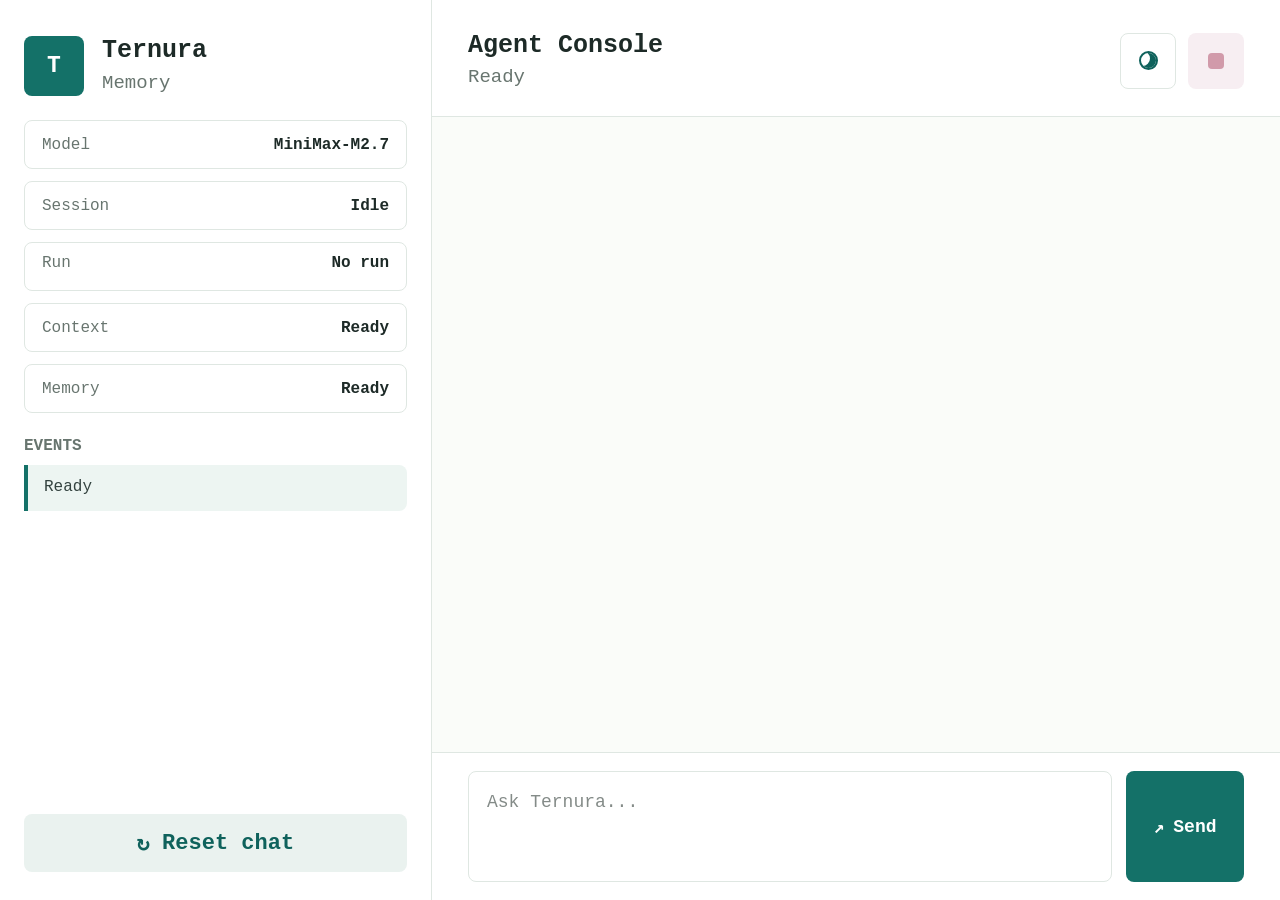
==== web/index.html @ 6250cd67 "Add run lifecycle tracking and theme toggle" ====
<!doctype html>
<html lang="en">
  <head>
    <meta charset="utf-8">
    <meta name="viewport" content="width=device-width, initial-scale=1">
    <title>Ternura Agent Console</title>
    <script>
      (() => {
        const key = "ternura-theme";
        let theme = "";
        try {
          theme = window.localStorage.getItem(key) || "";
        } catch {
          theme = "";
        }
        if (theme !== "dark" && theme !== "light") {
          theme = window.matchMedia("(prefers-color-scheme: dark)").matches ? "dark" : "light";
        }
        document.documentElement.dataset.theme = theme;
      })();
    </script>
    <link rel="stylesheet" href="./styles.css">
  </head>
  <body>
    <main class="app-shell">
      <aside class="sidebar" aria-label="Ternura status">
        <header class="brand">
          <div class="brand-mark" aria-hidden="true">T</div>
          <div>
            <h1>Ternura</h1>
            <p>Memory</p>
          </div>
        </header>

        <section class="status-list" aria-label="Runtime status">
          <div class="status-row">
            <span>Model</span>
            <strong id="modelName">MiniMax-M2.7</strong>
          </div>
          <div class="status-row">
            <span>Session</span>
            <strong id="sessionState">Idle</strong>
          </div>
          <div class="status-row run-status-row">
            <span>Run</span>
            <strong id="runState">No run</strong>
          </div>
          <div class="status-row">
            <span>Context</span>
            <strong id="contextState">Ready</strong>
          </div>
          <div class="status-row">
            <span>Memory</span>
            <strong id="memoryState">Ready</strong>
          </div>
        </section>

        <section class="events-panel" aria-label="Events">
          <h2>Events</h2>
          <ol id="eventsList" class="events-list">
            <li class="event active">Ready</li>
          </ol>
        </section>

        <button id="resetButton" class="reset-button" type="button">
          <span aria-hidden="true">↻</span>
          <span>Reset chat</span>
        </button>
      </aside>

      <section class="console">
        <header class="console-header">
          <div>
            <h2>Agent Console</h2>
            <p id="consoleStatus">Ready</p>
          </div>
          <div class="header-actions">
            <button id="themeButton" class="theme-button" type="button" title="Switch theme" aria-label="Switch theme" aria-pressed="false">
              <span class="theme-icon" aria-hidden="true"></span>
            </button>
            <button id="stopButton" class="stop-button" type="button" title="Stop response" aria-label="Stop response">
              <span aria-hidden="true"></span>
            </button>
          </div>
        </header>

        <section id="conversation" class="conversation" aria-live="polite"></section>

        <form id="composer" class="composer">
          <textarea id="promptInput" name="prompt" placeholder="Ask Ternura..." rows="3"></textarea>
          <button id="sendButton" class="send-button" type="submit">
            <span aria-hidden="true">↗</span>
            <span>Send</span>
          </button>
        </form>
      </section>
    </main>

    <script src="./app.js"></script>
  </body>
</html>
---- web/styles.css ----
:root {
  color-scheme: light;
  --bg: #fbfdfb;
  --panel: #ffffff;
  --canvas: #fafcf9;
  --line: #dfe7e2;
  --muted: #68756f;
  --text: #1d2a27;
  --teal: #147168;
  --teal-dark: #0f625c;
  --teal-soft: #edf5f2;
  --pink-soft: #f7eef2;
  --pink: #d19aaa;
  --trace-bg: #fff9fb;
  --trace-line: rgba(209, 154, 170, 0.34);
  --final-bg: #ffffff;
  --final-line: rgba(20, 113, 104, 0.34);
  --event-text: #33423f;
  --reset-bg: #eaf2ef;
  --reset-hover: #deece8;
  --user-bg: #f3faf7;
  --thinking-bg: #fffbfc;
  --trace-open-bg: #fdf2f6;
  --trace-item-bg: #ffffff;
  --trace-tool-bg: #f8fcfa;
  --trace-think-bg: #fffafa;
  --trace-think-title: #9e6676;
  --code-bg: #f7faf8;
  --inline-code-bg: #edf5f2;
  --placeholder: #848b88;
  --focus-ring: rgba(20, 113, 104, 0.09);
  --message-shadow: 0 8px 22px rgba(17, 48, 42, 0.04);
  --final-shadow: 0 10px 24px rgba(17, 48, 42, 0.05);
  --shadow: 0 16px 38px rgba(17, 48, 42, 0.08);
}

:root[data-theme="dark"] {
  color-scheme: dark;
  --bg: #0f1715;
  --panel: #151f1d;
  --canvas: #101816;
  --line: #283b37;
  --muted: #92a8a1;
  --text: #e5f0ec;
  --teal: #36a89b;
  --teal-dark: #86ddd2;
  --teal-soft: #152d29;
  --pink-soft: #2a1c23;
  --pink: #d39aad;
  --trace-bg: #1d171b;
  --trace-line: rgba(211, 154, 173, 0.32);
  --final-bg: #151f1d;
  --final-line: rgba(54, 168, 155, 0.42);
  --event-text: #c8d9d4;
  --reset-bg: #172b28;
  --reset-hover: #203a35;
  --user-bg: #132a25;
  --thinking-bg: #241b20;
  --trace-open-bg: #261c22;
  --trace-item-bg: #151f1d;
  --trace-tool-bg: #132520;
  --trace-think-bg: #241c21;
  --trace-think-title: #dea9b8;
  --code-bg: #0f1917;
  --inline-code-bg: #1c342f;
  --placeholder: #7f918b;
  --focus-ring: rgba(54, 168, 155, 0.16);
  --message-shadow: 0 10px 28px rgba(0, 0, 0, 0.2);
  --final-shadow: 0 10px 28px rgba(0, 0, 0, 0.16);
  --shadow: 0 18px 40px rgba(0, 0, 0, 0.22);
}

* {
  box-sizing: border-box;
}

html,
body {
  margin: 0;
  height: 100%;
  overflow: hidden;
}

body {
  background: var(--bg);
  color: var(--text);
  font-family: Monaco, Menlo, Consolas, "Liberation Mono", ui-monospace, monospace;
  font-size: 16px;
  font-weight: 400;
  letter-spacing: 0;
}

button,
textarea {
  font: inherit;
}

.app-shell {
  display: grid;
  grid-template-columns: 432px minmax(0, 1fr);
  height: 100vh;
  height: 100dvh;
  min-height: 0;
  overflow: hidden;
  background: var(--bg);
}

.sidebar {
  display: flex;
  height: 100vh;
  height: 100dvh;
  min-height: 0;
  flex-direction: column;
  gap: 24px;
  padding: 36px 24px 28px;
  border-right: 1px solid var(--line);
  background: var(--panel);
  overflow: hidden;
}

.brand {
  display: flex;
  align-items: center;
  gap: 18px;
}

.brand-mark {
  display: grid;
  width: 60px;
  height: 60px;
  place-items: center;
  border-radius: 8px;
  background: var(--teal);
  color: #fff;
  font-size: 23px;
  font-weight: 700;
}

.brand h1,
.console-header h2 {
  margin: 0;
  color: var(--text);
  font-size: 25px;
  font-weight: 700;
  line-height: 1.1;
}

.brand p,
.console-header p {
  margin: 7px 0 0;
  color: var(--muted);
  font-size: 19px;
  line-height: 1.2;
}

.status-list {
  display: grid;
  gap: 12px;
}

.status-row {
  display: flex;
  min-height: 49px;
  align-items: center;
  justify-content: space-between;
  gap: 16px;
  padding: 0 17px;
  border: 1px solid var(--line);
  border-radius: 8px;
  background: var(--panel);
}

.status-row span {
  color: var(--muted);
  font-size: 16px;
  font-weight: 400;
}

.status-row strong {
  overflow: hidden;
  color: var(--text);
  font-size: 16px;
  font-weight: 600;
  text-align: right;
  text-overflow: ellipsis;
  white-space: nowrap;
}

.run-status-row {
  align-items: flex-start;
  padding-block: 10px;
}

.run-status-row span {
  padding-top: 1px;
}

.run-status-row strong {
  overflow: visible;
  line-height: 1.35;
  overflow-wrap: anywhere;
  text-overflow: clip;
  white-space: normal;
}

.events-panel {
  display: grid;
  min-height: 0;
  gap: 10px;
}

.events-panel h2 {
  margin: 0;
  color: var(--muted);
  font-size: 16px;
  font-weight: 600;
  text-transform: uppercase;
}

.events-list {
  display: grid;
  max-height: min(42vh, 420px);
  gap: 8px;
  margin: 0;
  padding: 0;
  overflow: auto;
  list-style: none;
}

.event {
  min-height: 46px;
  padding: 13px 16px;
  border-left: 4px solid transparent;
  border-radius: 0 8px 8px 0;
  color: var(--event-text);
  font-weight: 400;
  background: transparent;
}

.event.active {
  border-left-color: var(--teal);
  background: var(--teal-soft);
}

.reset-button {
  display: flex;
  min-height: 58px;
  align-items: center;
  justify-content: center;
  gap: 12px;
  margin-top: auto;
  border: 0;
  border-radius: 8px;
  color: var(--teal-dark);
  background: var(--reset-bg);
  font-size: 22px;
  font-weight: 600;
  cursor: pointer;
  transition: background 160ms ease, transform 160ms ease;
}

.reset-button:hover {
  background: var(--reset-hover);
}

.reset-button:active,
.send-button:active,
.theme-button:active,
.stop-button:active {
  transform: translateY(1px);
}

.console {
  display: grid;
  min-width: 0;
  height: 100vh;
  height: 100dvh;
  min-height: 0;
  grid-template-rows: 117px minmax(0, 1fr) auto;
  background: var(--bg);
  overflow: hidden;
}

.console-header {
  display: flex;
  align-items: center;
  justify-content: space-between;
  gap: 24px;
  padding: 33px 36px 28px;
  border-bottom: 1px solid var(--line);
  background: var(--panel);
}

.header-actions {
  display: flex;
  align-items: center;
  gap: 12px;
}

.theme-button {
  display: grid;
  width: 56px;
  height: 56px;
  place-items: center;
  border: 1px solid var(--line);
  border-radius: 8px;
  color: var(--teal-dark);
  background: var(--panel);
  cursor: pointer;
  transition: background 160ms ease, border-color 160ms ease, transform 160ms ease;
}

.theme-button:hover {
  border-color: var(--final-line);
  background: var(--teal-soft);
}

.theme-button:focus-visible,
.stop-button:focus-visible,
.reset-button:focus-visible,
.send-button:focus-visible {
  outline: none;
  box-shadow: 0 0 0 3px var(--focus-ring);
}

.theme-icon {
  position: relative;
  width: 19px;
  height: 19px;
  border: 2px solid currentColor;
  border-radius: 50%;
  box-shadow: inset -6px -2px 0 currentColor;
}

:root[data-theme="dark"] .theme-icon {
  border: 0;
  background: currentColor;
  box-shadow: none;
}

:root[data-theme="dark"] .theme-icon::before {
  position: absolute;
  inset: -5px;
  border: 2px solid currentColor;
  border-radius: 50%;
  content: "";
}

.stop-button {
  display: grid;
  width: 56px;
  height: 56px;
  place-items: center;
  border: 0;
  border-radius: 8px;
  background: var(--pink-soft);
  cursor: pointer;
  transition: background 160ms ease, transform 160ms ease;
}

.stop-button span {
  width: 16px;
  height: 16px;
  border-radius: 4px;
  background: var(--pink);
}

.conversation {
  display: flex;
  flex-direction: column;
  gap: 16px;
  min-height: 0;
  padding: 28px 36px;
  overflow: auto;
  overscroll-behavior: contain;
  background: var(--canvas);
}

.message {
  width: min(920px, 100%);
  padding: 18px 20px;
  border: 1px solid var(--line);
  border-radius: 8px;
  background: var(--panel);
  box-shadow: var(--message-shadow);
}

.message.user {
  align-self: flex-end;
  border-color: var(--final-line);
  background: var(--user-bg);
}

.message.assistant {
  align-self: flex-start;
}

.message.thinking {
  border-color: var(--trace-line);
  background: var(--thinking-bg);
}

.message.pending {
  border-color: var(--trace-line);
  background: var(--thinking-bg);
}

.message-label {
  display: block;
  margin-bottom: 8px;
  color: var(--muted);
  font-size: 13px;
  font-weight: 600;
  text-transform: uppercase;
}

.message-label.secondary {
  margin-top: 0;
  margin-bottom: 10px;
  color: var(--teal-dark);
}

.trace-details {
  margin: 8px 0 18px;
  overflow: hidden;
  border: 1px solid var(--trace-line);
  border-radius: 8px;
  background: var(--trace-bg);
}

.trace-details summary {
  min-height: 44px;
  padding: 13px 16px;
  color: var(--teal-dark);
  font-weight: 600;
  cursor: pointer;
  list-style-position: inside;
}

.trace-details summary:focus {
  outline: none;
}

.trace-details summary:focus-visible {
  box-shadow: inset 0 0 0 2px var(--final-line);
}

.trace-details[open] summary {
  border-bottom: 1px solid var(--trace-line);
  background: var(--trace-open-bg);
}

.trace-list {
  display: grid;
  max-height: min(42vh, 420px);
  gap: 12px;
  padding: 14px;
  overflow: auto;
}

.trace-item {
  padding: 14px;
  border: 1px solid var(--line);
  border-radius: 8px;
  background: var(--trace-item-bg);
}

.trace-item h3 {
  margin: 0 0 10px;
  color: var(--muted);
  font-size: 13px;
  font-weight: 600;
  text-transform: uppercase;
}

.trace-tool {
  border-color: var(--final-line);
  background: var(--trace-tool-bg);
}

.trace-tool h3 {
  color: var(--teal-dark);
}

.trace-think {
  border-color: var(--trace-line);
  background: var(--trace-think-bg);
}

.trace-think h3 {
  color: var(--trace-think-title);
}

.final-answer {
  min-width: 0;
  padding: 17px 18px;
  border: 1px solid var(--final-line);
  border-left: 4px solid var(--teal);
  border-radius: 8px;
  background: var(--final-bg);
  box-shadow: var(--final-shadow);
}

.markdown {
  min-width: 0;
  color: var(--text);
  line-height: 1.62;
  overflow-wrap: anywhere;
}

.markdown > :first-child {
  margin-top: 0;
}

.markdown > :last-child {
  margin-bottom: 0;
}

.markdown p,
.markdown ul,
.markdown ol,
.markdown blockquote,
.markdown pre,
.markdown h1,
.markdown h2,
.markdown h3,
.markdown h4,
.markdown h5,
.markdown h6 {
  margin: 0;
}

.markdown p + p,
.markdown p + ul,
.markdown p + ol,
.markdown ul + p,
.markdown ol + p,
.markdown pre + p,
.markdown p + pre,
.markdown blockquote + p,
.markdown h1 + p,
.markdown h2 + p,
.markdown h3 + p {
  margin-top: 12px;
}

.markdown h1,
.markdown h2,
.markdown h3,
.markdown h4,
.markdown h5,
.markdown h6 {
  line-height: 1.25;
  font-weight: 600;
}

.markdown h1 {
  font-size: 24px;
}

.markdown h2 {
  font-size: 21px;
}

.markdown h3 {
  font-size: 18px;
}

.markdown ul,
.markdown ol {
  padding-left: 22px;
}

.markdown li + li {
  margin-top: 5px;
}

.markdown blockquote {
  padding-left: 14px;
  border-left: 3px solid var(--line);
  color: var(--muted);
}

.markdown pre {
  max-width: 100%;
  padding: 12px 14px;
  border: 1px solid var(--line);
  border-radius: 8px;
  background: var(--code-bg);
  overflow: auto;
  white-space: pre-wrap;
  word-break: break-word;
  font-family: Monaco, Menlo, Consolas, "Liberation Mono", ui-monospace, monospace;
  font-size: 14px;
  line-height: 1.55;
}

.markdown code {
  padding: 2px 5px;
  border-radius: 5px;
  background: var(--inline-code-bg);
  font-family: Monaco, Menlo, Consolas, "Liberation Mono", ui-monospace, monospace;
  font-size: 0.92em;
}

.markdown strong {
  font-weight: 600;
}

.markdown pre code {
  padding: 0;
  border-radius: 0;
  background: transparent;
  font-size: inherit;
}

.markdown a {
  color: var(--teal-dark);
  font-weight: 600;
  text-decoration-thickness: 1px;
  text-underline-offset: 3px;
}

.composer {
  display: grid;
  grid-template-columns: minmax(0, 1fr) 118px;
  gap: 14px;
  min-height: 132px;
  padding: 18px 36px;
  border-top: 1px solid var(--line);
  background: var(--panel);
  overflow: hidden;
}

.composer textarea {
  display: block;
  width: 100%;
  min-height: 96px;
  resize: none;
  padding: 18px;
  border: 1px solid var(--line);
  border-radius: 8px;
  color: var(--text);
  background: var(--panel);
  font-size: 18px;
  line-height: 1.35;
  outline: none;
}

.composer textarea::placeholder {
  color: var(--placeholder);
  font-weight: 400;
}

.composer textarea:focus {
  border-color: var(--final-line);
  box-shadow: 0 0 0 3px var(--focus-ring);
}

.send-button {
  display: flex;
  min-width: 0;
  min-height: 96px;
  align-items: center;
  justify-content: center;
  gap: 9px;
  border: 0;
  border-radius: 8px;
  color: #fff;
  background: var(--teal);
  font-size: 18px;
  font-weight: 600;
  cursor: pointer;
  transition: background 160ms ease, transform 160ms ease;
}

.send-button:hover {
  background: var(--teal-dark);
}

.send-button:disabled,
.reset-button:disabled {
  cursor: not-allowed;
  opacity: 0.7;
}

@media (max-width: 980px) {
  .app-shell {
    grid-template-columns: 1fr;
    grid-template-rows: auto minmax(0, 1fr);
    height: 100svh;
    height: 100dvh;
    min-height: 0;
  }

  .sidebar {
    height: auto;
    min-height: 0;
    gap: 18px;
    padding: 22px 18px;
    border-right: 0;
    border-bottom: 1px solid var(--line);
  }

  .status-list {
    grid-template-columns: repeat(2, minmax(0, 1fr));
  }

  .events-list {
    max-height: 140px;
  }

  .reset-button {
    margin-top: 0;
  }

  .console {
    height: auto;
    min-height: 0;
    grid-template-rows: 92px minmax(0, 1fr) auto;
  }

  .console-header {
    padding: 20px 18px;
  }

  .conversation {
    padding: 18px;
  }

  .composer {
    grid-template-columns: 1fr;
    min-height: 140px;
    padding: 14px 18px;
  }

  .composer textarea,
  .send-button {
    min-height: 72px;
    font-size: 16px;
  }
}

@media (max-width: 560px) {
  .status-list {
    grid-template-columns: 1fr;
  }

  .brand h1,
  .console-header h2 {
    font-size: 22px;
  }

  .brand p,
  .console-header p {
    font-size: 16px;
  }

  .stop-button {
    width: 48px;
    height: 48px;
  }
}
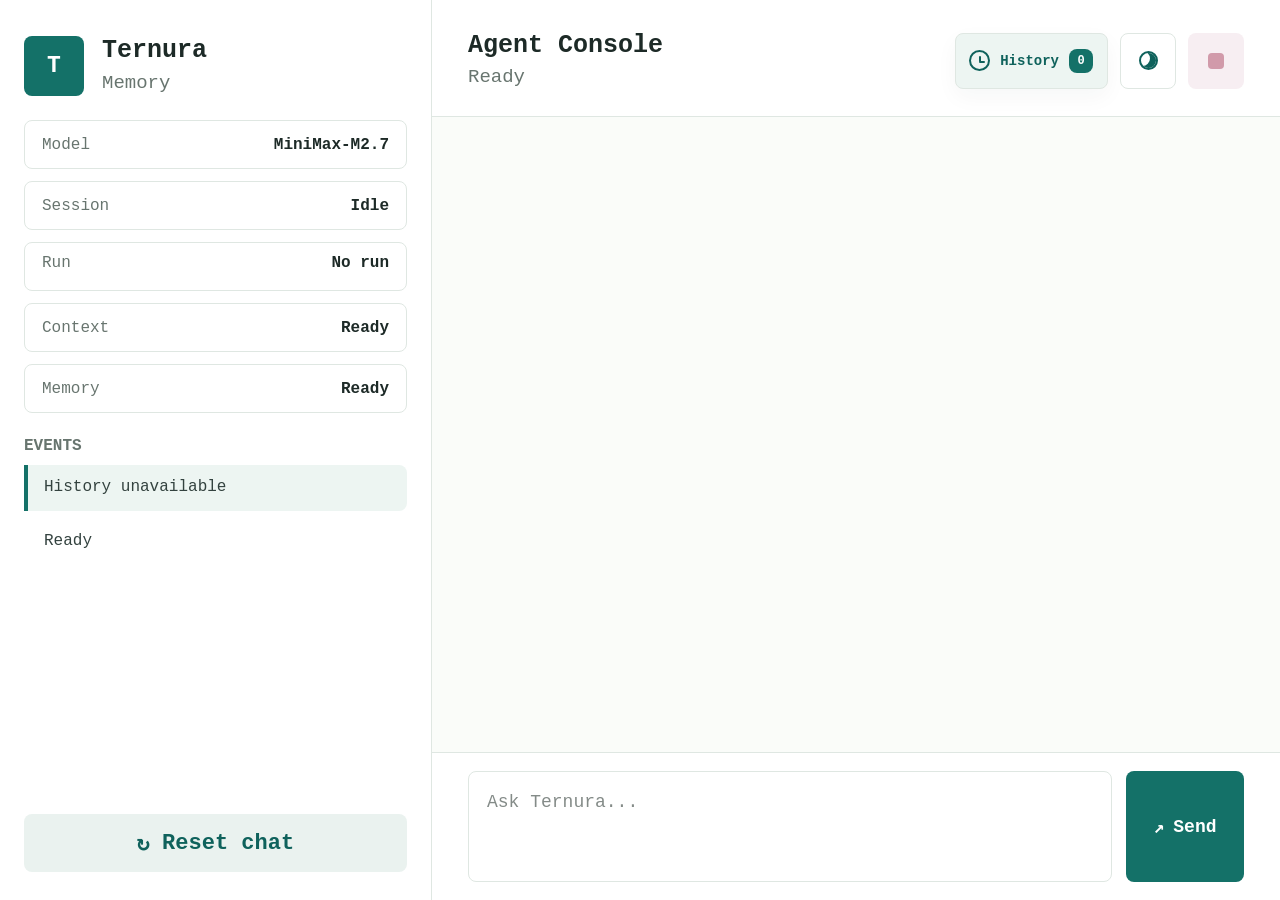
==== commit 07c4b69e: "Add recoverable session history" ====
--- a/web/index.html
+++ b/web/index.html
@@ -75,6 +75,11 @@
             <p id="consoleStatus">Ready</p>
           </div>
           <div class="header-actions">
+            <button id="historyButton" class="history-button" type="button" title="Open history" aria-label="Open history">
+              <span class="history-button-icon" aria-hidden="true"></span>
+              <span class="history-button-text">History</span>
+              <span id="historyCount" class="history-count">0</span>
+            </button>
             <button id="themeButton" class="theme-button" type="button" title="Switch theme" aria-label="Switch theme" aria-pressed="false">
               <span class="theme-icon" aria-hidden="true"></span>
             </button>
@@ -96,6 +101,22 @@
       </section>
     </main>
 
+    <dialog id="historyDialog" class="history-dialog" aria-labelledby="historyDialogTitle">
+      <section class="history-dialog-card">
+        <header class="history-dialog-header">
+          <div>
+            <h2 id="historyDialogTitle">Session History</h2>
+            <p id="historyState" class="history-state">No saved runs</p>
+          </div>
+          <div class="history-dialog-actions">
+            <button id="restoreButton" class="restore-button" type="button" disabled>Restore all</button>
+            <button id="historyCloseButton" class="history-close-button" type="button" title="Close history" aria-label="Close history">×</button>
+          </div>
+        </header>
+        <ol id="historyList" class="history-list"></ol>
+      </section>
+    </dialog>
+
     <script src="./app.js"></script>
   </body>
 </html>
--- a/web/styles.css
+++ b/web/styles.css
@@ -115,7 +115,8 @@
   padding: 36px 24px 28px;
   border-right: 1px solid var(--line);
   background: var(--panel);
-  overflow: hidden;
+  overflow: auto;
+  overscroll-behavior: contain;
 }
 
 .brand {
@@ -217,9 +218,254 @@
   text-transform: uppercase;
 }
 
+.restore-button {
+  min-height: 38px;
+  padding: 0 14px;
+  border: 1px solid var(--line);
+  border-radius: 8px;
+  color: #fff;
+  background: var(--teal);
+  font-size: 13px;
+  font-weight: 600;
+  cursor: pointer;
+  transition: background 160ms ease, border-color 160ms ease, transform 160ms ease;
+}
+
+.restore-button:hover {
+  border-color: var(--teal);
+  background: var(--teal-dark);
+}
+
+.restore-button:disabled {
+  cursor: not-allowed;
+  opacity: 0.55;
+}
+
+.restore-button:disabled:hover {
+  border-color: var(--line);
+  background: var(--teal);
+}
+
+.history-state {
+  margin: 0;
+  color: var(--muted);
+  font-size: 13px;
+  line-height: 1.35;
+}
+
+.history-list {
+  display: grid;
+  gap: 14px;
+  margin: 0;
+  padding: 0;
+  overflow: auto;
+  list-style: none;
+}
+
+.history-card {
+  min-width: 0;
+  padding: 6px;
+  border: 1px solid var(--line);
+  border-left: 4px solid transparent;
+  border-radius: 8px;
+  background: var(--panel);
+  box-shadow: var(--message-shadow);
+  transition: background 160ms ease, border-color 160ms ease, box-shadow 160ms ease, transform 160ms ease;
+}
+
+.history-card:hover,
+.history-card:focus-within {
+  border-color: var(--final-line);
+  border-left-color: var(--teal);
+  background: var(--final-bg);
+  box-shadow: var(--final-shadow);
+}
+
+.history-card.active {
+  border-color: var(--final-line);
+  border-left-color: var(--teal);
+  background: var(--teal-soft);
+}
+
+.history-item {
+  display: grid;
+  width: 100%;
+  gap: 10px;
+  padding: 14px;
+  border: 1px solid transparent;
+  border-radius: 6px;
+  color: var(--text);
+  background: var(--final-bg);
+  text-align: left;
+  cursor: pointer;
+}
+
+.history-card.active .history-item {
+  background: var(--panel);
+}
+
+.history-item:focus-visible {
+  border-color: var(--final-line);
+  outline: none;
+}
+
+.history-empty {
+  min-height: 130px;
+  padding: 42px 18px;
+  border: 1px dashed var(--line);
+  border-radius: 8px;
+  color: var(--muted);
+  background: var(--panel);
+  text-align: center;
+}
+
+.history-item-header,
+.history-item-footer {
+  display: flex;
+  min-width: 0;
+  align-items: center;
+  justify-content: space-between;
+  gap: 14px;
+}
+
+.history-title,
+.history-id,
+.history-duration,
+.history-preview {
+  min-width: 0;
+  overflow: hidden;
+  text-overflow: ellipsis;
+  white-space: nowrap;
+}
+
+.history-title {
+  color: var(--text);
+  font-size: 15px;
+  font-weight: 600;
+  line-height: 1.4;
+}
+
+.history-status {
+  flex: 0 0 auto;
+  padding: 3px 8px;
+  border: 1px solid var(--line);
+  border-radius: 8px;
+  color: var(--teal-dark);
+  background: var(--panel);
+  font-size: 11px;
+  font-weight: 600;
+  line-height: 1.35;
+  text-transform: uppercase;
+}
+
+.history-status.status-failed {
+  color: var(--pink);
+  background: var(--pink-soft);
+}
+
+.history-status.status-cancelled,
+.history-status.status-running {
+  color: var(--muted);
+  background: var(--code-bg);
+}
+
+.history-preview {
+  display: -webkit-box;
+  color: var(--event-text);
+  font-size: 13px;
+  line-height: 1.55;
+  white-space: normal;
+  -webkit-box-orient: vertical;
+  -webkit-line-clamp: 2;
+}
+
+.history-id,
+.history-duration {
+  color: var(--muted);
+  font-size: 12px;
+  line-height: 1.4;
+}
+
+.history-dialog {
+  width: min(780px, calc(100vw - 40px));
+  max-height: calc(100dvh - 72px);
+  padding: 0;
+  border: 0;
+  border-radius: 8px;
+  color: var(--text);
+  background: transparent;
+}
+
+.history-dialog::backdrop {
+  background: rgba(8, 20, 18, 0.48);
+}
+
+.history-dialog-card {
+  display: grid;
+  max-height: calc(100dvh - 72px);
+  grid-template-rows: auto minmax(0, 1fr);
+  border: 1px solid var(--line);
+  border-radius: 8px;
+  background: var(--panel);
+  box-shadow: var(--shadow);
+  overflow: hidden;
+}
+
+.history-dialog-header {
+  display: flex;
+  align-items: flex-start;
+  justify-content: space-between;
+  gap: 18px;
+  padding: 22px 24px;
+  border-bottom: 1px solid var(--line);
+  background: var(--canvas);
+}
+
+.history-dialog-header h2 {
+  margin: 0 0 6px;
+  color: var(--text);
+  font-size: 22px;
+  font-weight: 600;
+  line-height: 1.2;
+}
+
+.history-dialog-actions {
+  display: flex;
+  align-items: center;
+  gap: 10px;
+}
+
+.history-close-button {
+  display: grid;
+  width: 38px;
+  height: 38px;
+  place-items: center;
+  border: 1px solid var(--line);
+  border-radius: 8px;
+  color: var(--muted);
+  background: var(--panel);
+  font-size: 22px;
+  line-height: 1;
+  cursor: pointer;
+  transition: background 160ms ease, border-color 160ms ease, transform 160ms ease;
+}
+
+.history-close-button:hover,
+.history-close-button:focus-visible {
+  border-color: var(--final-line);
+  background: var(--teal-soft);
+  outline: none;
+}
+
+.history-dialog .history-list {
+  max-height: min(62vh, 580px);
+  padding: 18px 20px 20px;
+  background: var(--canvas);
+}
+
 .events-list {
   display: grid;
-  max-height: min(42vh, 420px);
+  max-height: min(24vh, 260px);
   gap: 8px;
   margin: 0;
   padding: 0;
@@ -266,7 +512,10 @@
 .reset-button:active,
 .send-button:active,
 .theme-button:active,
-.stop-button:active {
+.stop-button:active,
+.history-button:active,
+.history-close-button:active,
+.restore-button:active {
   transform: translateY(1px);
 }
 
@@ -297,6 +546,72 @@
   gap: 12px;
 }
 
+.history-button {
+  display: flex;
+  min-height: 56px;
+  align-items: center;
+  justify-content: center;
+  gap: 10px;
+  padding: 0 14px 0 13px;
+  border: 1px solid var(--line);
+  border-radius: 8px;
+  color: var(--teal-dark);
+  background: var(--teal-soft);
+  font-size: 14px;
+  font-weight: 600;
+  cursor: pointer;
+  box-shadow: var(--message-shadow);
+  transition: background 160ms ease, border-color 160ms ease, box-shadow 160ms ease, transform 160ms ease;
+}
+
+.history-button:hover {
+  border-color: var(--final-line);
+  background: var(--panel);
+  box-shadow: var(--final-shadow);
+}
+
+.history-button-icon {
+  position: relative;
+  display: block;
+  width: 21px;
+  height: 21px;
+  border: 2px solid currentColor;
+  border-radius: 50%;
+}
+
+.history-button-icon::before,
+.history-button-icon::after {
+  position: absolute;
+  left: 8px;
+  top: 4px;
+  width: 2px;
+  height: 6px;
+  border-radius: 2px;
+  background: currentColor;
+  content: "";
+  transform-origin: 50% 100%;
+}
+
+.history-button-icon::after {
+  top: 9px;
+  width: 6px;
+  height: 2px;
+  transform: rotate(0deg);
+}
+
+.history-count {
+  display: grid;
+  min-width: 24px;
+  height: 24px;
+  place-items: center;
+  padding: 0 6px;
+  border-radius: 8px;
+  color: #fff;
+  background: var(--teal);
+  font-size: 12px;
+  line-height: 1;
+}
+
 .theme-button {
   display: grid;
   width: 56px;
@@ -318,6 +633,8 @@
 .theme-button:focus-visible,
 .stop-button:focus-visible,
 .reset-button:focus-visible,
+.history-button:focus-visible,
+.restore-button:focus-visible,
 .send-button:focus-visible {
   outline: none;
   box-shadow: 0 0 0 3px var(--focus-ring);
@@ -403,6 +720,11 @@
 .message.pending {
   border-color: var(--trace-line);
   background: var(--thinking-bg);
+}
+
+.message-highlight {
+  outline: 2px solid var(--teal);
+  outline-offset: 3px;
 }
 
 .message-label {
@@ -756,8 +1078,32 @@
     font-size: 16px;
   }
 
+  .history-button,
+  .theme-button,
   .stop-button {
     width: 48px;
     height: 48px;
   }
-}
+
+  .history-button {
+    min-height: 48px;
+    padding: 0 10px;
+  }
+
+  .history-button-text {
+    display: none;
+  }
+
+  .history-dialog {
+    width: calc(100vw - 24px);
+    max-height: calc(100dvh - 28px);
+  }
+
+  .history-dialog-card {
+    max-height: calc(100dvh - 28px);
+  }
+
+  .history-dialog-header {
+    padding: 16px;
+  }
+}
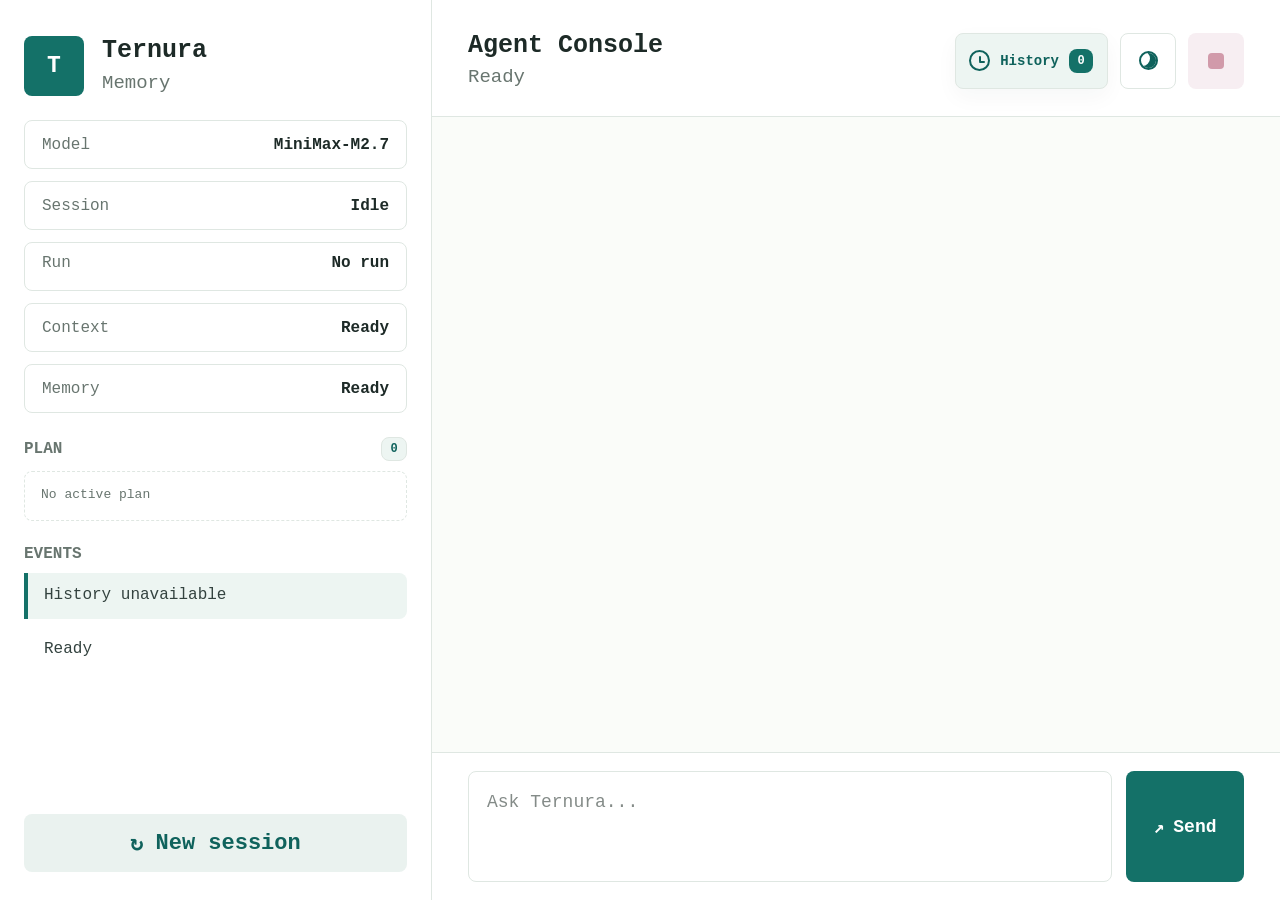
==== commit 2978b768: "Add session planning todos" ====
--- a/web/index.html
+++ b/web/index.html
@@ -55,6 +55,16 @@
           </div>
         </section>
 
+        <section class="todos-panel" aria-label="Current plan">
+          <div class="todos-header">
+            <h2>Plan</h2>
+            <span id="todoCount" class="todo-count">0</span>
+          </div>
+          <ol id="todoList" class="todos-list">
+            <li class="todo-empty">No active plan</li>
+          </ol>
+        </section>
+
         <section class="events-panel" aria-label="Events">
           <h2>Events</h2>
           <ol id="eventsList" class="events-list">
@@ -64,7 +74,7 @@
 
         <button id="resetButton" class="reset-button" type="button">
           <span aria-hidden="true">↻</span>
-          <span>Reset chat</span>
+          <span>New session</span>
         </button>
       </aside>
 
@@ -106,10 +116,10 @@
         <header class="history-dialog-header">
           <div>
             <h2 id="historyDialogTitle">Session History</h2>
-            <p id="historyState" class="history-state">No saved runs</p>
+            <p id="historyState" class="history-state">No saved sessions</p>
           </div>
           <div class="history-dialog-actions">
-            <button id="restoreButton" class="restore-button" type="button" disabled>Restore all</button>
+            <button id="restoreButton" class="restore-button" type="button" disabled>Open current</button>
             <button id="historyCloseButton" class="history-close-button" type="button" title="Close history" aria-label="Close history">×</button>
           </div>
         </header>
--- a/web/styles.css
+++ b/web/styles.css
@@ -204,18 +204,147 @@
   white-space: normal;
 }
 
-.events-panel {
+.todos-panel {
   display: grid;
   min-height: 0;
   gap: 10px;
 }
 
+.todos-header {
+  display: flex;
+  align-items: center;
+  justify-content: space-between;
+  gap: 12px;
+}
+
+.events-panel {
+  display: grid;
+  min-height: 0;
+  gap: 10px;
+}
+
+.todos-header h2,
 .events-panel h2 {
   margin: 0;
   color: var(--muted);
   font-size: 16px;
   font-weight: 600;
   text-transform: uppercase;
+}
+
+.todo-count {
+  display: grid;
+  min-width: 26px;
+  height: 24px;
+  place-items: center;
+  padding: 0 7px;
+  border: 1px solid var(--line);
+  border-radius: 8px;
+  color: var(--teal-dark);
+  background: var(--teal-soft);
+  font-size: 12px;
+  font-weight: 600;
+}
+
+.todos-list {
+  display: grid;
+  max-height: min(28vh, 300px);
+  gap: 8px;
+  margin: 0;
+  padding: 0;
+  overflow: auto;
+  list-style: none;
+}
+
+.todo-item {
+  display: grid;
+  grid-template-columns: 26px minmax(0, 1fr);
+  gap: 10px;
+  align-items: start;
+  min-width: 0;
+  padding: 12px;
+  border: 1px solid var(--line);
+  border-left: 4px solid var(--line);
+  border-radius: 8px;
+  background: var(--panel);
+}
+
+.todo-marker {
+  display: grid;
+  width: 22px;
+  height: 22px;
+  place-items: center;
+  border-radius: 7px;
+  color: var(--muted);
+  background: var(--code-bg);
+  font-size: 11px;
+  font-weight: 600;
+  line-height: 1;
+}
+
+.todo-body {
+  display: grid;
+  min-width: 0;
+  gap: 4px;
+}
+
+.todo-content,
+.todo-meta {
+  min-width: 0;
+  overflow: hidden;
+  text-overflow: ellipsis;
+}
+
+.todo-content {
+  color: var(--text);
+  font-size: 13px;
+  line-height: 1.45;
+  white-space: normal;
+}
+
+.todo-meta {
+  color: var(--muted);
+  font-size: 11px;
+  line-height: 1.35;
+  white-space: nowrap;
+}
+
+.todo-in-progress {
+  border-left-color: var(--teal);
+  background: var(--teal-soft);
+}
+
+.todo-in-progress .todo-marker {
+  color: #fff;
+  background: var(--teal);
+}
+
+.todo-done {
+  opacity: 0.76;
+}
+
+.todo-done .todo-content {
+  text-decoration: line-through;
+  text-decoration-thickness: 1px;
+}
+
+.todo-blocked {
+  border-left-color: var(--pink);
+  background: var(--pink-soft);
+}
+
+.todo-cancelled {
+  opacity: 0.62;
+}
+
+.todo-empty {
+  min-height: 50px;
+  padding: 15px 16px;
+  border: 1px dashed var(--line);
+  border-radius: 8px;
+  color: var(--muted);
+  background: var(--panel);
+  font-size: 13px;
 }
 
 .restore-button {
@@ -1032,6 +1161,10 @@
     max-height: 140px;
   }
 
+  .todos-list {
+    max-height: 160px;
+  }
+
   .reset-button {
     margin-top: 0;
   }
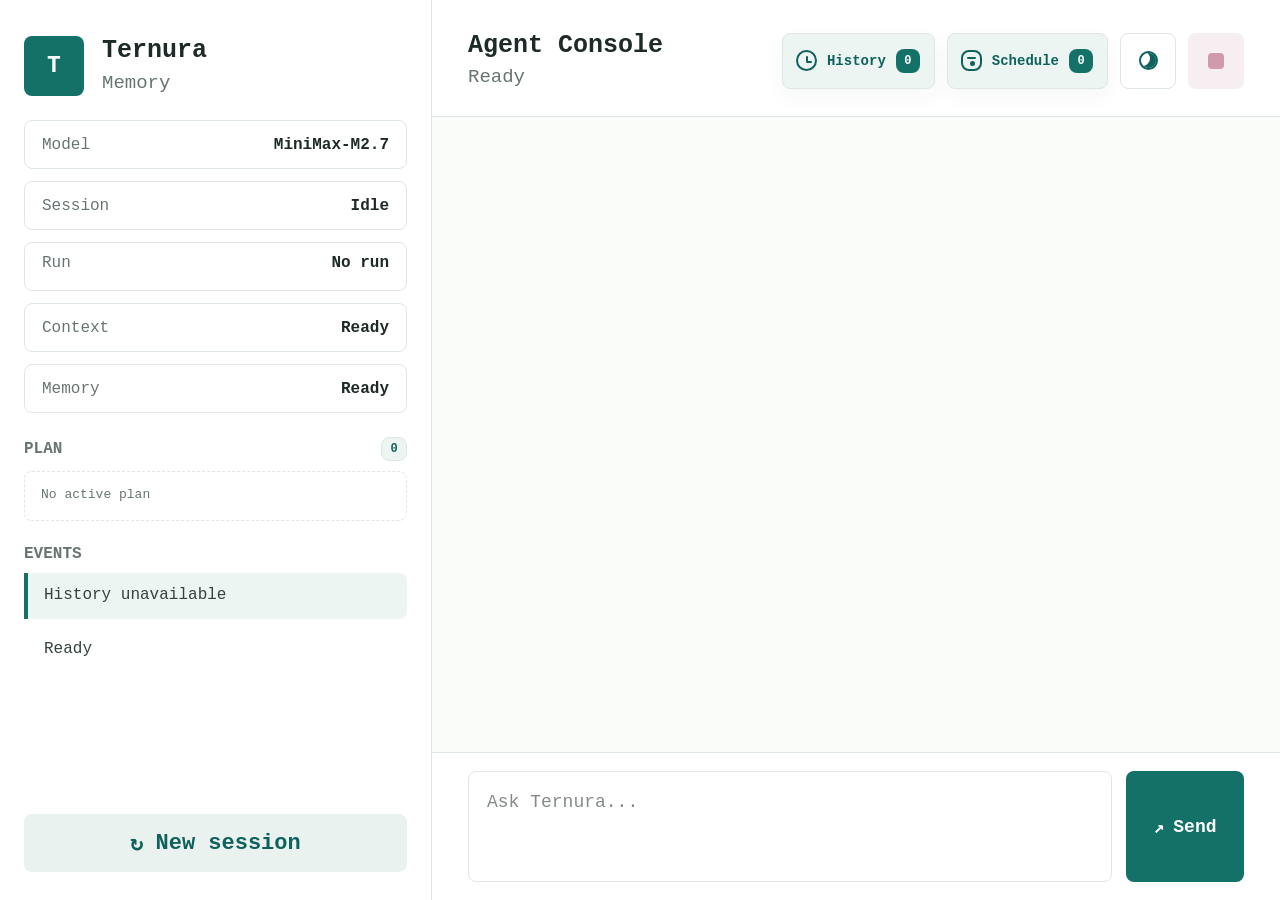
==== commit 64557908: "Add scheduled task harness" ====
--- a/web/index.html
+++ b/web/index.html
@@ -49,10 +49,10 @@
             <span>Context</span>
             <strong id="contextState">Ready</strong>
           </div>
-          <div class="status-row">
+          <button id="memoryButton" class="status-row memory-status-button" type="button" title="Open memory" aria-label="Open memory">
             <span>Memory</span>
             <strong id="memoryState">Ready</strong>
-          </div>
+          </button>
         </section>
 
         <section class="todos-panel" aria-label="Current plan">
@@ -90,6 +90,11 @@
               <span class="history-button-text">History</span>
               <span id="historyCount" class="history-count">0</span>
             </button>
+            <button id="scheduleButton" class="history-button schedule-button" type="button" title="Open schedules" aria-label="Open schedules">
+              <span class="schedule-button-icon" aria-hidden="true"></span>
+              <span class="history-button-text">Schedule</span>
+              <span id="scheduleCount" class="history-count">0</span>
+            </button>
             <button id="themeButton" class="theme-button" type="button" title="Switch theme" aria-label="Switch theme" aria-pressed="false">
               <span class="theme-icon" aria-hidden="true"></span>
             </button>
@@ -103,7 +108,7 @@
 
         <form id="composer" class="composer">
           <textarea id="promptInput" name="prompt" placeholder="Ask Ternura..." rows="3"></textarea>
-          <button id="sendButton" class="send-button" type="submit">
+          <button id="sendButton" class="send-button" type="button">
             <span aria-hidden="true">↗</span>
             <span>Send</span>
           </button>
@@ -127,6 +132,65 @@
       </section>
     </dialog>
 
-    <script src="./app.js"></script>
+    <dialog id="memoryDialog" class="memory-dialog" aria-labelledby="memoryDialogTitle">
+      <section class="memory-dialog-card">
+        <header class="memory-dialog-header">
+          <div>
+            <h2 id="memoryDialogTitle">Memory</h2>
+            <p id="memoryDialogState" class="memory-dialog-state">No memory loaded</p>
+          </div>
+          <button id="memoryCloseButton" class="history-close-button" type="button" title="Close memory" aria-label="Close memory">×</button>
+        </header>
+        <section class="memory-dialog-body">
+          <section class="memory-section" aria-labelledby="longTermMemoryTitle">
+            <div class="memory-section-header">
+              <h3 id="longTermMemoryTitle">Long-term</h3>
+              <span id="longTermMemoryCount" class="memory-count">0</span>
+            </div>
+            <ol id="longTermMemoryList" class="memory-list"></ol>
+          </section>
+          <section class="memory-section" aria-labelledby="shortTermMemoryTitle">
+            <div class="memory-section-header">
+              <h3 id="shortTermMemoryTitle">Short-term</h3>
+              <span id="shortTermMemoryCount" class="memory-count">0</span>
+            </div>
+            <p id="shortTermMemorySummary" class="memory-summary"></p>
+            <ol id="shortTermMemoryList" class="memory-list"></ol>
+          </section>
+        </section>
+      </section>
+    </dialog>
+
+    <dialog id="scheduleDialog" class="schedule-dialog" aria-labelledby="scheduleDialogTitle">
+      <section class="schedule-dialog-card">
+        <header class="schedule-dialog-header">
+          <div>
+            <h2 id="scheduleDialogTitle">Schedules</h2>
+            <p id="scheduleState" class="history-state">No scheduled tasks</p>
+          </div>
+          <button id="scheduleCloseButton" class="history-close-button" type="button" title="Close schedules" aria-label="Close schedules">×</button>
+        </header>
+        <section class="schedule-dialog-body">
+          <form id="scheduleForm" class="schedule-form">
+            <label>
+              <span>Title</span>
+              <input id="scheduleTitleInput" name="title" type="text" placeholder="Check build">
+            </label>
+            <label>
+              <span>Run at</span>
+              <input id="scheduleRunAtInput" name="run_at" type="datetime-local" required>
+            </label>
+            <label class="schedule-prompt-field">
+              <span>Prompt</span>
+              <textarea id="schedulePromptInput" name="prompt" rows="4" placeholder="What should Ternura do later?" required></textarea>
+            </label>
+            <button id="scheduleCreateButton" class="restore-button" type="submit">Create</button>
+          </form>
+          <ol id="scheduleList" class="schedule-list"></ol>
+        </section>
+      </section>
+    </dialog>
+
+    <script src="./app.js?v=20260521-schedule-sync"></script>
   </body>
 </html>
--- a/web/styles.css
+++ b/web/styles.css
@@ -187,6 +187,19 @@
   white-space: nowrap;
 }
 
+.memory-status-button {
+  width: 100%;
+  cursor: pointer;
+  transition: background 160ms ease, border-color 160ms ease, transform 160ms ease;
+}
+
+.memory-status-button:hover,
+.memory-status-button:focus-visible {
+  border-color: var(--final-line);
+  background: var(--teal-soft);
+  outline: none;
+}
+
 .run-status-row {
   align-items: flex-start;
   padding-block: 10px;
@@ -515,7 +528,9 @@
   line-height: 1.4;
 }
 
-.history-dialog {
+.history-dialog,
+.memory-dialog,
+.schedule-dialog {
   width: min(780px, calc(100vw - 40px));
   max-height: calc(100dvh - 72px);
   padding: 0;
@@ -525,11 +540,15 @@
   background: transparent;
 }
 
-.history-dialog::backdrop {
+.history-dialog::backdrop,
+.memory-dialog::backdrop,
+.schedule-dialog::backdrop {
   background: rgba(8, 20, 18, 0.48);
 }
 
-.history-dialog-card {
+.history-dialog-card,
+.memory-dialog-card,
+.schedule-dialog-card {
   display: grid;
   max-height: calc(100dvh - 72px);
   grid-template-rows: auto minmax(0, 1fr);
@@ -540,7 +559,9 @@
   overflow: hidden;
 }
 
-.history-dialog-header {
+.history-dialog-header,
+.memory-dialog-header,
+.schedule-dialog-header {
   display: flex;
   align-items: flex-start;
   justify-content: space-between;
@@ -550,7 +571,9 @@
   background: var(--canvas);
 }
 
-.history-dialog-header h2 {
+.history-dialog-header h2,
+.memory-dialog-header h2,
+.schedule-dialog-header h2 {
   margin: 0 0 6px;
   color: var(--text);
   font-size: 22px;
@@ -590,6 +613,332 @@
   max-height: min(62vh, 580px);
   padding: 18px 20px 20px;
   background: var(--canvas);
+}
+
+.memory-dialog-body {
+  display: grid;
+  max-height: min(68vh, 640px);
+  gap: 18px;
+  padding: 18px 20px 20px;
+  background: var(--canvas);
+  overflow: auto;
+}
+
+.schedule-dialog-body {
+  display: grid;
+  max-height: min(70vh, 680px);
+  gap: 18px;
+  padding: 18px 20px 20px;
+  background: var(--canvas);
+  overflow: auto;
+}
+
+.schedule-form {
+  display: grid;
+  grid-template-columns: minmax(0, 1fr) 220px auto;
+  gap: 12px;
+  align-items: end;
+  padding: 14px;
+  border: 1px solid var(--line);
+  border-radius: 8px;
+  background: var(--panel);
+  box-shadow: var(--message-shadow);
+}
+
+.schedule-form label {
+  display: grid;
+  min-width: 0;
+  gap: 7px;
+  color: var(--muted);
+  font-size: 12px;
+  font-weight: 600;
+  text-transform: uppercase;
+}
+
+.schedule-prompt-field {
+  grid-column: 1 / -1;
+}
+
+.schedule-form input,
+.schedule-form textarea {
+  width: 100%;
+  min-width: 0;
+  padding: 11px 12px;
+  border: 1px solid var(--line);
+  border-radius: 8px;
+  color: var(--text);
+  background: var(--panel);
+  font-size: 13px;
+  font-weight: 400;
+  line-height: 1.45;
+  outline: none;
+}
+
+.schedule-form textarea {
+  min-height: 92px;
+  resize: vertical;
+}
+
+.schedule-form input:focus,
+.schedule-form textarea:focus {
+  border-color: var(--final-line);
+  box-shadow: 0 0 0 3px var(--focus-ring);
+}
+
+.schedule-list {
+  display: grid;
+  gap: 12px;
+  margin: 0;
+  padding: 0;
+  list-style: none;
+}
+
+.schedule-card,
+.schedule-empty {
+  min-width: 0;
+  padding: 14px;
+  border: 1px solid var(--line);
+  border-radius: 8px;
+  background: var(--panel);
+  box-shadow: var(--message-shadow);
+}
+
+.schedule-empty {
+  color: var(--muted);
+  text-align: center;
+}
+
+.schedule-card.scheduled {
+  border-left: 4px solid var(--teal);
+}
+
+.schedule-card.failed {
+  border-left: 4px solid var(--pink);
+}
+
+.schedule-card.cancelled,
+.schedule-card.completed {
+  opacity: 0.74;
+}
+
+.schedule-card-header,
+.schedule-card-footer {
+  display: flex;
+  min-width: 0;
+  align-items: center;
+  justify-content: space-between;
+  gap: 12px;
+}
+
+.schedule-title,
+.schedule-meta,
+.schedule-prompt {
+  min-width: 0;
+  overflow-wrap: anywhere;
+}
+
+.schedule-title {
+  color: var(--text);
+  font-size: 15px;
+  font-weight: 600;
+  line-height: 1.4;
+}
+
+.schedule-status {
+  flex: 0 0 auto;
+  padding: 3px 8px;
+  border: 1px solid var(--line);
+  border-radius: 8px;
+  color: var(--teal-dark);
+  background: var(--teal-soft);
+  font-size: 11px;
+  font-weight: 600;
+  line-height: 1.35;
+  text-transform: uppercase;
+}
+
+.schedule-status.failed,
+.schedule-status.cancelled {
+  color: var(--pink);
+  background: var(--pink-soft);
+}
+
+.schedule-prompt {
+  margin: 11px 0;
+  color: var(--event-text);
+  font-size: 13px;
+  line-height: 1.55;
+}
+
+.schedule-meta {
+  color: var(--muted);
+  font-size: 12px;
+  line-height: 1.4;
+}
+
+.schedule-cancel-button {
+  min-height: 32px;
+  padding: 0 10px;
+  border: 1px solid var(--trace-line);
+  border-radius: 8px;
+  color: var(--pink);
+  background: var(--pink-soft);
+  font-size: 12px;
+  font-weight: 600;
+  cursor: pointer;
+  transition: background 160ms ease, border-color 160ms ease, transform 160ms ease;
+}
+
+.schedule-cancel-button:hover,
+.schedule-cancel-button:focus-visible {
+  border-color: var(--pink);
+  background: var(--panel);
+  outline: none;
+}
+
+.schedule-cancel-button:disabled {
+  cursor: not-allowed;
+  opacity: 0.55;
+}
+
+.memory-section {
+  display: grid;
+  gap: 10px;
+}
+
+.memory-section-header {
+  display: flex;
+  align-items: center;
+  justify-content: space-between;
+  gap: 12px;
+}
+
+.memory-section-header h3 {
+  margin: 0;
+  color: var(--muted);
+  font-size: 14px;
+  font-weight: 600;
+  text-transform: uppercase;
+}
+
+.memory-dialog-state,
+.memory-summary {
+  margin: 0;
+  color: var(--muted);
+  font-size: 13px;
+  line-height: 1.45;
+}
+
+.memory-summary {
+  padding: 12px 14px;
+  border: 1px solid var(--line);
+  border-radius: 8px;
+  background: var(--panel);
+}
+
+.memory-count {
+  display: grid;
+  min-width: 26px;
+  height: 24px;
+  place-items: center;
+  padding: 0 7px;
+  border: 1px solid var(--line);
+  border-radius: 8px;
+  color: var(--teal-dark);
+  background: var(--teal-soft);
+  font-size: 12px;
+  font-weight: 600;
+}
+
+.memory-list {
+  display: grid;
+  gap: 12px;
+  margin: 0;
+  padding: 0;
+  list-style: none;
+}
+
+.memory-card,
+.memory-empty {
+  min-width: 0;
+  padding: 14px;
+  border: 1px solid var(--line);
+  border-radius: 8px;
+  background: var(--panel);
+  box-shadow: var(--message-shadow);
+}
+
+.memory-empty {
+  color: var(--muted);
+  text-align: center;
+}
+
+.memory-card-header,
+.memory-card-footer {
+  display: flex;
+  min-width: 0;
+  align-items: center;
+  justify-content: space-between;
+  gap: 12px;
+}
+
+.memory-category {
+  padding: 3px 8px;
+  border: 1px solid var(--line);
+  border-radius: 8px;
+  color: var(--teal-dark);
+  background: var(--teal-soft);
+  font-size: 11px;
+  font-weight: 600;
+  text-transform: uppercase;
+}
+
+.memory-id,
+.memory-meta {
+  min-width: 0;
+  overflow: hidden;
+  color: var(--muted);
+  font-size: 12px;
+  line-height: 1.4;
+  text-overflow: ellipsis;
+  white-space: nowrap;
+}
+
+.memory-content {
+  margin: 11px 0 0;
+  color: var(--event-text);
+  font-size: 13px;
+  line-height: 1.55;
+  overflow-wrap: anywhere;
+}
+
+.memory-content-muted {
+  color: var(--muted);
+}
+
+.memory-delete-button {
+  min-height: 32px;
+  padding: 0 10px;
+  border: 1px solid var(--trace-line);
+  border-radius: 8px;
+  color: var(--pink);
+  background: var(--pink-soft);
+  font-size: 12px;
+  font-weight: 600;
+  cursor: pointer;
+  transition: background 160ms ease, border-color 160ms ease, transform 160ms ease;
+}
+
+.memory-delete-button:hover,
+.memory-delete-button:focus-visible {
+  border-color: var(--pink);
+  background: var(--panel);
+  outline: none;
+}
+
+.memory-delete-button:disabled {
+  cursor: not-allowed;
+  opacity: 0.55;
 }
 
 .events-list {
@@ -640,6 +989,9 @@
 
 .reset-button:active,
 .send-button:active,
+.memory-status-button:active,
+.memory-delete-button:active,
+.schedule-cancel-button:active,
 .theme-button:active,
 .stop-button:active,
 .history-button:active,
@@ -726,6 +1078,38 @@
   width: 6px;
   height: 2px;
   transform: rotate(0deg);
+}
+
+.schedule-button-icon {
+  position: relative;
+  display: block;
+  width: 21px;
+  height: 21px;
+  border: 2px solid currentColor;
+  border-radius: 8px;
+}
+
+.schedule-button-icon::before,
+.schedule-button-icon::after {
+  position: absolute;
+  background: currentColor;
+  content: "";
+}
+
+.schedule-button-icon::before {
+  left: 4px;
+  right: 4px;
+  top: 5px;
+  height: 2px;
+  border-radius: 2px;
+}
+
+.schedule-button-icon::after {
+  left: 7px;
+  top: 9px;
+  width: 5px;
+  height: 5px;
+  border-radius: 50%;
 }
 
 .history-count {
@@ -1194,6 +1578,10 @@
     min-height: 72px;
     font-size: 16px;
   }
+
+  .schedule-form {
+    grid-template-columns: 1fr;
+  }
 }
 
 @media (max-width: 560px) {
@@ -1227,16 +1615,22 @@
     display: none;
   }
 
-  .history-dialog {
+  .history-dialog,
+  .memory-dialog,
+  .schedule-dialog {
     width: calc(100vw - 24px);
     max-height: calc(100dvh - 28px);
   }
 
-  .history-dialog-card {
+  .history-dialog-card,
+  .memory-dialog-card,
+  .schedule-dialog-card {
     max-height: calc(100dvh - 28px);
   }
 
-  .history-dialog-header {
+  .history-dialog-header,
+  .memory-dialog-header,
+  .schedule-dialog-header {
     padding: 16px;
   }
 }
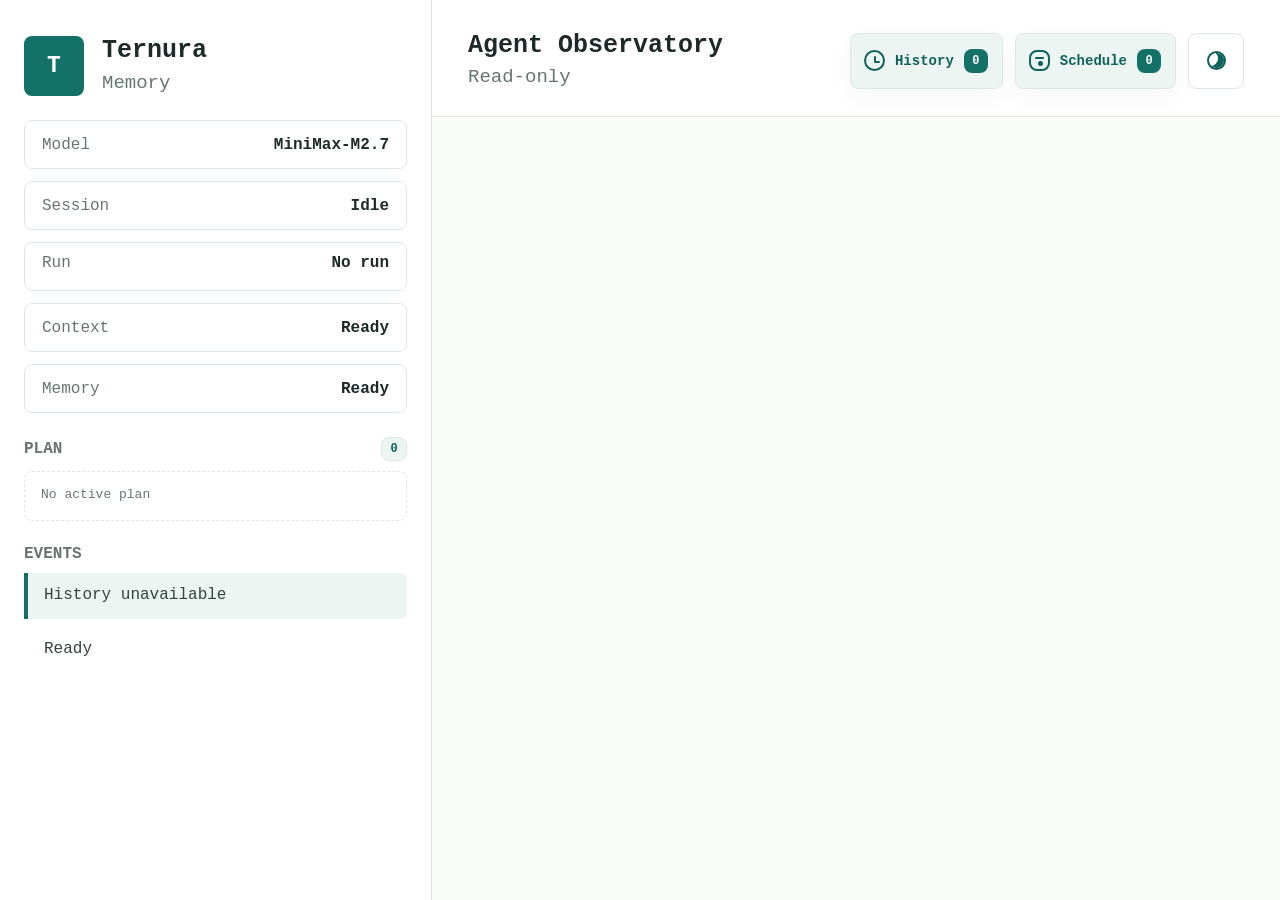
==== commit 477debe7: "Add Feishu channel and read-only observatory" ====
--- a/web/index.html
+++ b/web/index.html
@@ -71,18 +71,13 @@
             <li class="event active">Ready</li>
           </ol>
         </section>
-
-        <button id="resetButton" class="reset-button" type="button">
-          <span aria-hidden="true">↻</span>
-          <span>New session</span>
-        </button>
       </aside>
 
       <section class="console">
         <header class="console-header">
           <div>
-            <h2>Agent Console</h2>
-            <p id="consoleStatus">Ready</p>
+            <h2>Agent Observatory</h2>
+            <p id="consoleStatus">Read-only</p>
           </div>
           <div class="header-actions">
             <button id="historyButton" class="history-button" type="button" title="Open history" aria-label="Open history">
@@ -98,21 +93,10 @@
             <button id="themeButton" class="theme-button" type="button" title="Switch theme" aria-label="Switch theme" aria-pressed="false">
               <span class="theme-icon" aria-hidden="true"></span>
             </button>
-            <button id="stopButton" class="stop-button" type="button" title="Stop response" aria-label="Stop response">
-              <span aria-hidden="true"></span>
-            </button>
           </div>
         </header>
 
         <section id="conversation" class="conversation" aria-live="polite"></section>
-
-        <form id="composer" class="composer">
-          <textarea id="promptInput" name="prompt" placeholder="Ask Ternura..." rows="3"></textarea>
-          <button id="sendButton" class="send-button" type="button">
-            <span aria-hidden="true">↗</span>
-            <span>Send</span>
-          </button>
-        </form>
       </section>
     </main>
 
@@ -171,26 +155,11 @@
           <button id="scheduleCloseButton" class="history-close-button" type="button" title="Close schedules" aria-label="Close schedules">×</button>
         </header>
         <section class="schedule-dialog-body">
-          <form id="scheduleForm" class="schedule-form">
-            <label>
-              <span>Title</span>
-              <input id="scheduleTitleInput" name="title" type="text" placeholder="Check build">
-            </label>
-            <label>
-              <span>Run at</span>
-              <input id="scheduleRunAtInput" name="run_at" type="datetime-local" required>
-            </label>
-            <label class="schedule-prompt-field">
-              <span>Prompt</span>
-              <textarea id="schedulePromptInput" name="prompt" rows="4" placeholder="What should Ternura do later?" required></textarea>
-            </label>
-            <button id="scheduleCreateButton" class="restore-button" type="submit">Create</button>
-          </form>
           <ol id="scheduleList" class="schedule-list"></ol>
         </section>
       </section>
     </dialog>
 
-    <script src="./app.js?v=20260521-schedule-sync"></script>
+    <script src="./app.js?v=20260522-readonly"></script>
   </body>
 </html>
--- a/web/styles.css
+++ b/web/styles.css
@@ -633,58 +633,6 @@
   overflow: auto;
 }
 
-.schedule-form {
-  display: grid;
-  grid-template-columns: minmax(0, 1fr) 220px auto;
-  gap: 12px;
-  align-items: end;
-  padding: 14px;
-  border: 1px solid var(--line);
-  border-radius: 8px;
-  background: var(--panel);
-  box-shadow: var(--message-shadow);
-}
-
-.schedule-form label {
-  display: grid;
-  min-width: 0;
-  gap: 7px;
-  color: var(--muted);
-  font-size: 12px;
-  font-weight: 600;
-  text-transform: uppercase;
-}
-
-.schedule-prompt-field {
-  grid-column: 1 / -1;
-}
-
-.schedule-form input,
-.schedule-form textarea {
-  width: 100%;
-  min-width: 0;
-  padding: 11px 12px;
-  border: 1px solid var(--line);
-  border-radius: 8px;
-  color: var(--text);
-  background: var(--panel);
-  font-size: 13px;
-  font-weight: 400;
-  line-height: 1.45;
-  outline: none;
-}
-
-.schedule-form textarea {
-  min-height: 92px;
-  resize: vertical;
-}
-
-.schedule-form input:focus,
-.schedule-form textarea:focus {
-  border-color: var(--final-line);
-  box-shadow: 0 0 0 3px var(--focus-ring);
-}
-
 .schedule-list {
   display: grid;
   gap: 12px;
@@ -776,31 +724,6 @@
   line-height: 1.4;
 }
 
-.schedule-cancel-button {
-  min-height: 32px;
-  padding: 0 10px;
-  border: 1px solid var(--trace-line);
-  border-radius: 8px;
-  color: var(--pink);
-  background: var(--pink-soft);
-  font-size: 12px;
-  font-weight: 600;
-  cursor: pointer;
-  transition: background 160ms ease, border-color 160ms ease, transform 160ms ease;
-}
-
-.schedule-cancel-button:hover,
-.schedule-cancel-button:focus-visible {
-  border-color: var(--pink);
-  background: var(--panel);
-  outline: none;
-}
-
-.schedule-cancel-button:disabled {
-  cursor: not-allowed;
-  opacity: 0.55;
-}
-
 .memory-section {
   display: grid;
   gap: 10px;
@@ -914,31 +837,6 @@
 
 .memory-content-muted {
   color: var(--muted);
-}
-
-.memory-delete-button {
-  min-height: 32px;
-  padding: 0 10px;
-  border: 1px solid var(--trace-line);
-  border-radius: 8px;
-  color: var(--pink);
-  background: var(--pink-soft);
-  font-size: 12px;
-  font-weight: 600;
-  cursor: pointer;
-  transition: background 160ms ease, border-color 160ms ease, transform 160ms ease;
-}
-
-.memory-delete-button:hover,
-.memory-delete-button:focus-visible {
-  border-color: var(--pink);
-  background: var(--panel);
-  outline: none;
-}
-
-.memory-delete-button:disabled {
-  cursor: not-allowed;
-  opacity: 0.55;
 }
 
 .events-list {
@@ -966,34 +864,8 @@
   background: var(--teal-soft);
 }
 
-.reset-button {
-  display: flex;
-  min-height: 58px;
-  align-items: center;
-  justify-content: center;
-  gap: 12px;
-  margin-top: auto;
-  border: 0;
-  border-radius: 8px;
-  color: var(--teal-dark);
-  background: var(--reset-bg);
-  font-size: 22px;
-  font-weight: 600;
-  cursor: pointer;
-  transition: background 160ms ease, transform 160ms ease;
-}
-
-.reset-button:hover {
-  background: var(--reset-hover);
-}
-
-.reset-button:active,
-.send-button:active,
 .memory-status-button:active,
-.memory-delete-button:active,
-.schedule-cancel-button:active,
 .theme-button:active,
-.stop-button:active,
 .history-button:active,
 .history-close-button:active,
 .restore-button:active {
@@ -1006,7 +878,7 @@
   height: 100vh;
   height: 100dvh;
   min-height: 0;
-  grid-template-rows: 117px minmax(0, 1fr) auto;
+  grid-template-rows: 117px minmax(0, 1fr);
   background: var(--bg);
   overflow: hidden;
 }
@@ -1144,11 +1016,8 @@
 }
 
 .theme-button:focus-visible,
-.stop-button:focus-visible,
-.reset-button:focus-visible,
 .history-button:focus-visible,
-.restore-button:focus-visible,
-.send-button:focus-visible {
+.restore-button:focus-visible {
   outline: none;
   box-shadow: 0 0 0 3px var(--focus-ring);
 }
@@ -1174,25 +1043,6 @@
   border: 2px solid currentColor;
   border-radius: 50%;
   content: "";
-}
-
-.stop-button {
-  display: grid;
-  width: 56px;
-  height: 56px;
-  place-items: center;
-  border: 0;
-  border-radius: 8px;
-  background: var(--pink-soft);
-  cursor: pointer;
-  transition: background 160ms ease, transform 160ms ease;
-}
-
-.stop-button span {
-  width: 16px;
-  height: 16px;
-  border-radius: 4px;
-  background: var(--pink);
 }
 
 .conversation {
@@ -1233,6 +1083,42 @@
 .message.pending {
   border-color: var(--trace-line);
   background: var(--thinking-bg);
+}
+
+/* 定时任务触发的提示徽章：替代假"YOU"气泡，明确标记下方的 TERNURA 回复是后台触发而非用户发起 */
+.schedule-trigger {
+  align-self: center;
+  max-width: 70%;
+  display: flex;
+  flex-direction: column;
+  align-items: center;
+  gap: 0.35rem;
+  padding: 0.4rem 0.85rem 0.55rem;
+  margin: 0.25rem 0;
+  border-radius: 999px;
+  border: 1px dashed var(--trace-line);
+  background: transparent;
+  color: var(--text-muted, var(--text-dim, #8a93a7));
+  font-size: 0.78rem;
+  letter-spacing: 0.02em;
+}
+
+.schedule-trigger-badge {
+  font-weight: 600;
+  text-transform: uppercase;
+  font-size: 0.7rem;
+  letter-spacing: 0.08em;
+  opacity: 0.85;
+}
+
+.schedule-trigger-body {
+  text-align: center;
+  line-height: 1.4;
+  color: var(--text-dim, #aab1c4);
+}
+
+.schedule-trigger-body p {
+  margin: 0;
 }
 
 .message-highlight {
@@ -1456,69 +1342,6 @@
   text-underline-offset: 3px;
 }
 
-.composer {
-  display: grid;
-  grid-template-columns: minmax(0, 1fr) 118px;
-  gap: 14px;
-  min-height: 132px;
-  padding: 18px 36px;
-  border-top: 1px solid var(--line);
-  background: var(--panel);
-  overflow: hidden;
-}
-
-.composer textarea {
-  display: block;
-  width: 100%;
-  min-height: 96px;
-  resize: none;
-  padding: 18px;
-  border: 1px solid var(--line);
-  border-radius: 8px;
-  color: var(--text);
-  background: var(--panel);
-  font-size: 18px;
-  line-height: 1.35;
-  outline: none;
-}
-
-.composer textarea::placeholder {
-  color: var(--placeholder);
-  font-weight: 400;
-}
-
-.composer textarea:focus {
-  border-color: var(--final-line);
-  box-shadow: 0 0 0 3px var(--focus-ring);
-}
-
-.send-button {
-  display: flex;
-  min-width: 0;
-  min-height: 96px;
-  align-items: center;
-  justify-content: center;
-  gap: 9px;
-  border: 0;
-  border-radius: 8px;
-  color: #fff;
-  background: var(--teal);
-  font-size: 18px;
-  font-weight: 600;
-  cursor: pointer;
-  transition: background 160ms ease, transform 160ms ease;
-}
-
-.send-button:hover {
-  background: var(--teal-dark);
-}
-
-.send-button:disabled,
-.reset-button:disabled {
-  cursor: not-allowed;
-  opacity: 0.7;
-}
-
 @media (max-width: 980px) {
   .app-shell {
     grid-template-columns: 1fr;
@@ -1549,14 +1372,10 @@
     max-height: 160px;
   }
 
-  .reset-button {
-    margin-top: 0;
-  }
-
   .console {
     height: auto;
     min-height: 0;
-    grid-template-rows: 92px minmax(0, 1fr) auto;
+    grid-template-rows: 92px minmax(0, 1fr);
   }
 
   .console-header {
@@ -1567,21 +1386,6 @@
     padding: 18px;
   }
 
-  .composer {
-    grid-template-columns: 1fr;
-    min-height: 140px;
-    padding: 14px 18px;
-  }
-
-  .composer textarea,
-  .send-button {
-    min-height: 72px;
-    font-size: 16px;
-  }
-
-  .schedule-form {
-    grid-template-columns: 1fr;
-  }
 }
 
 @media (max-width: 560px) {
@@ -1600,8 +1404,7 @@
   }
 
   .history-button,
-  .theme-button,
-  .stop-button {
+  .theme-button {
     width: 48px;
     height: 48px;
   }
